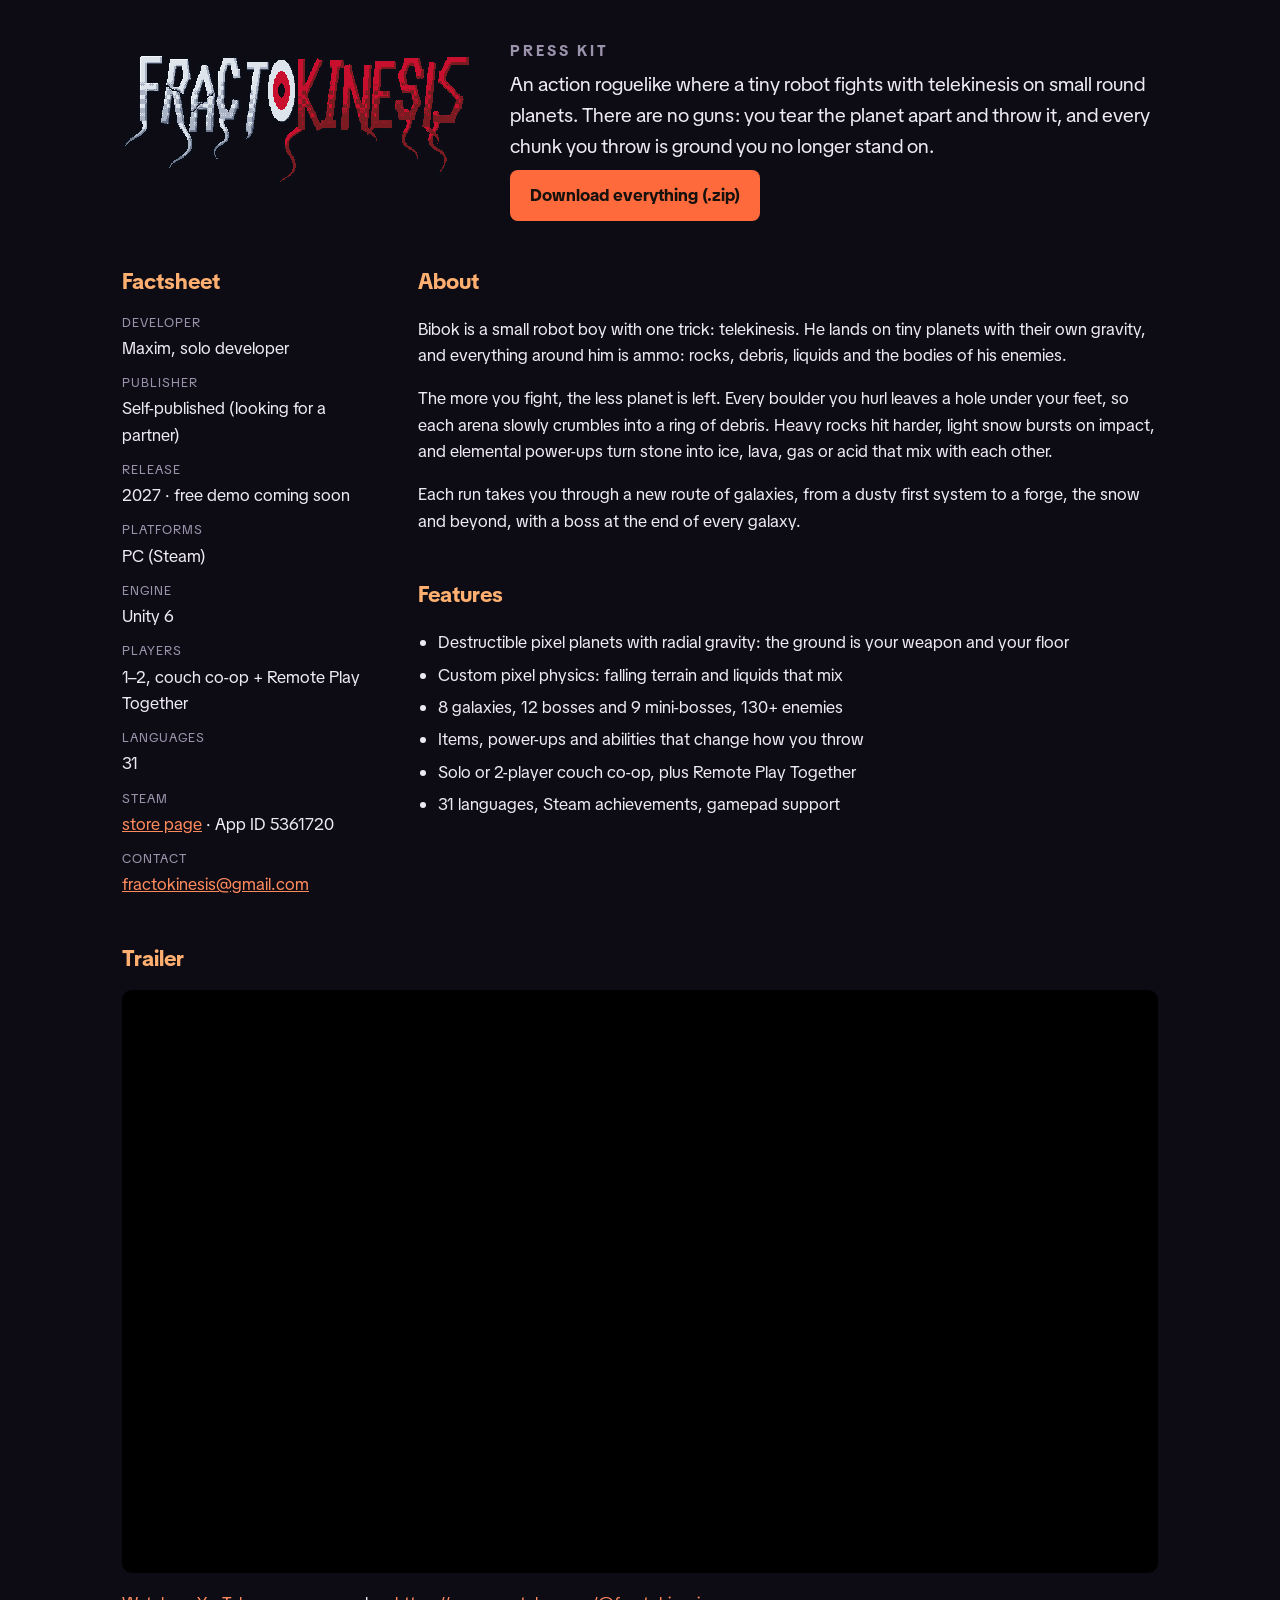
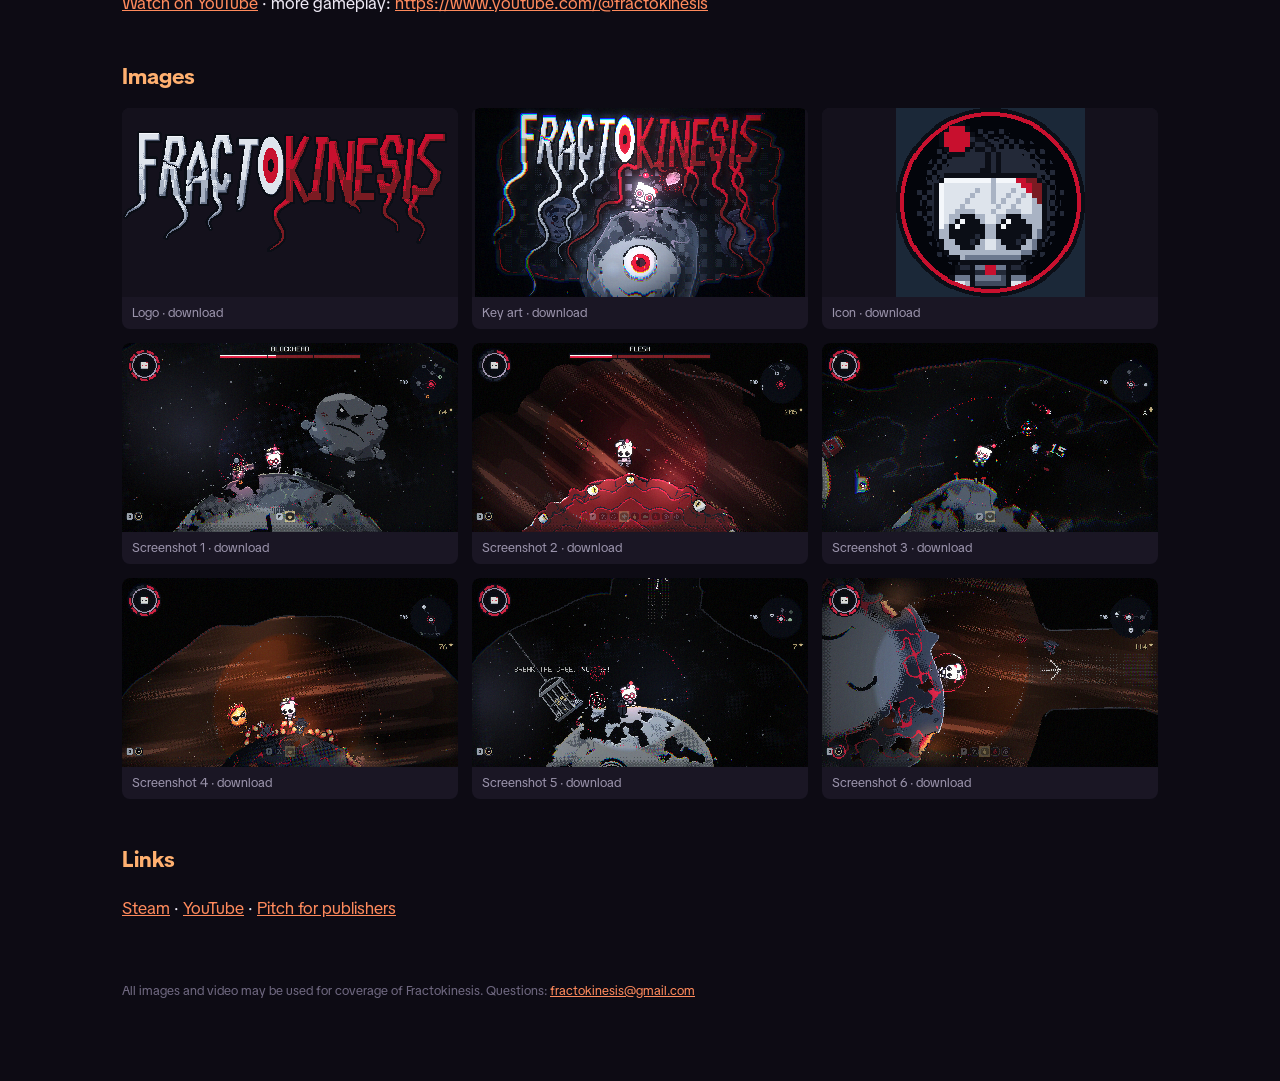
==== presskit/index.html @ 56b0f3ed "Fractokinesis: publisher pitch Co-Authored-By: Claude Opus 5.5 <noreply@anthropic.com>" ====
<!DOCTYPE html>
<html lang="en"><head><meta charset="utf-8"><meta name="viewport" content="width=device-width,initial-scale=1">
<title>Fractokinesis — Press Kit</title><link rel="icon" href="../assets/favicon.png"><style>
@font-face{font-family:TT;src:url('../assets/TikTokSans_400.ttf');font-weight:400}
@font-face{font-family:TT;src:url('../assets/TikTokSans_700.ttf');font-weight:700}
*{box-sizing:border-box}body{margin:0;background:#0d0b14;color:#ece8f4;font:17px/1.55 TT,system-ui,sans-serif}
a{color:#ff8a5c}main{max-width:1080px;margin:0 auto;padding:40px 22px 80px}
header{display:flex;gap:28px;align-items:center;flex-wrap:wrap}header img{width:360px;max-width:100%;image-rendering:pixelated}
h1{font-size:15px;letter-spacing:.2em;text-transform:uppercase;color:#9a93ab;margin:0 0 6px}
h2{font-size:22px;margin:44px 0 14px;color:#ffb070}
.lead{font-size:20px;max-width:640px}
.grid{display:grid;grid-template-columns:260px 1fr;gap:36px}@media(max-width:800px){.grid{grid-template-columns:1fr}}
dl{margin:0}dt{color:#9a93ab;font-size:13px;text-transform:uppercase;letter-spacing:.08em;margin-top:12px}dd{margin:2px 0 0}
ul{padding-left:20px}li{margin:6px 0}
.video{position:relative;padding-top:56.25%;border-radius:10px;overflow:hidden;background:#000}
.video iframe{position:absolute;inset:0;width:100%;height:100%;border:0}
.imgs{display:grid;grid-template-columns:repeat(auto-fill,minmax(300px,1fr));gap:14px}
.imgs a{display:block;background:#1a1624;border-radius:8px;overflow:hidden;text-decoration:none;color:#9a93ab;font-size:13px}
.imgs img{width:100%;display:block;aspect-ratio:16/9;object-fit:contain;background:#14111c;image-rendering:pixelated}
.imgs span{display:block;padding:6px 10px}
.dl{display:inline-block;margin-top:8px;padding:12px 20px;background:#ff6a3d;color:#16110d;border-radius:8px;font-weight:700;text-decoration:none}
footer{margin-top:60px;color:#6f6880;font-size:13px}
</style></head><body><main>
<header><img src="fractokinesis_logo.png" alt="Fractokinesis"><div><h1>Press kit</h1><div class="lead">An action roguelike where a tiny robot fights with telekinesis on small round planets. There are no guns: you tear the planet apart and throw it, and every chunk you throw is ground you no longer stand on.</div>
<a class="dl" href="Fractokinesis_presskit.zip">Download everything (.zip)</a></div></header>
<div class="grid"><div><h2>Factsheet</h2><dl><dt>Developer</dt><dd>Maxim, solo developer</dd><dt>Publisher</dt><dd>Self-published (looking for a partner)</dd><dt>Release</dt><dd>2027 · free demo coming soon</dd><dt>Platforms</dt><dd>PC (Steam)</dd><dt>Engine</dt><dd>Unity 6</dd><dt>Players</dt><dd>1–2, couch co-op + Remote Play Together</dd><dt>Languages</dt><dd>31</dd><dt>Steam</dt><dd><a href="https://store.steampowered.com/app/5361720/Fractokinesis/">store page</a> · App ID 5361720</dd><dt>Contact</dt><dd><a href="mailto:fractokinesis@gmail.com">fractokinesis@gmail.com</a></dd></dl></div>
<div><h2>About</h2><p>Bibok is a small robot boy with one trick: telekinesis. He lands on tiny planets with their own gravity, and everything around him is ammo: rocks, debris, liquids and the bodies of his enemies.</p><p>The more you fight, the less planet is left. Every boulder you hurl leaves a hole under your feet, so each arena slowly crumbles into a ring of debris. Heavy rocks hit harder, light snow bursts on impact, and elemental power-ups turn stone into ice, lava, gas or acid that mix with each other.</p><p>Each run takes you through a new route of galaxies, from a dusty first system to a forge, the snow and beyond, with a boss at the end of every galaxy.</p>
<h2>Features</h2><ul><li>Destructible pixel planets with radial gravity: the ground is your weapon and your floor</li><li>Custom pixel physics: falling terrain and liquids that mix</li><li>8 galaxies, 12 bosses and 9 mini-bosses, 130+ enemies</li><li>Items, power-ups and abilities that change how you throw</li><li>Solo or 2-player couch co-op, plus Remote Play Together</li><li>31 languages, Steam achievements, gamepad support</li></ul></div></div>
<h2>Trailer</h2><div class="video"><iframe src="https://www.youtube.com/embed/Jx3WX3TbKbQ" title="Fractokinesis trailer" referrerpolicy="strict-origin-when-cross-origin" allow="encrypted-media; picture-in-picture" allowfullscreen></iframe></div>
<p><a href="https://www.youtube.com/watch?v=Jx3WX3TbKbQ">Watch on YouTube</a> · more gameplay: <a href="https://www.youtube.com/@fractokinesis">https://www.youtube.com/@fractokinesis</a></p>
<h2>Images</h2><div class="imgs"><a href="fractokinesis_logo.png" download><img src="fractokinesis_logo.png" alt="Logo" loading="lazy"><span>Logo · download</span></a><a href="fractokinesis_key_art.png" download><img src="fractokinesis_key_art.png" alt="Key art" loading="lazy"><span>Key art · download</span></a><a href="fractokinesis_icon.png" download><img src="fractokinesis_icon.png" alt="Icon" loading="lazy"><span>Icon · download</span></a><a href="screenshot_1.jpg" download><img src="screenshot_1.jpg" alt="Screenshot 1" loading="lazy"><span>Screenshot 1 · download</span></a><a href="screenshot_2.jpg" download><img src="screenshot_2.jpg" alt="Screenshot 2" loading="lazy"><span>Screenshot 2 · download</span></a><a href="screenshot_3.jpg" download><img src="screenshot_3.jpg" alt="Screenshot 3" loading="lazy"><span>Screenshot 3 · download</span></a><a href="screenshot_4.jpg" download><img src="screenshot_4.jpg" alt="Screenshot 4" loading="lazy"><span>Screenshot 4 · download</span></a><a href="screenshot_5.jpg" download><img src="screenshot_5.jpg" alt="Screenshot 5" loading="lazy"><span>Screenshot 5 · download</span></a><a href="screenshot_6.jpg" download><img src="screenshot_6.jpg" alt="Screenshot 6" loading="lazy"><span>Screenshot 6 · download</span></a></div>
<h2>Links</h2><p><a href="https://store.steampowered.com/app/5361720/Fractokinesis/">Steam</a> · <a href="https://www.youtube.com/@fractokinesis">YouTube</a> · <a href="https://fractokinesis.starteka.com">Pitch for publishers</a></p>
<footer>All images and video may be used for coverage of Fractokinesis. Questions: <a href="mailto:fractokinesis@gmail.com">fractokinesis@gmail.com</a></footer>
</main></body></html>
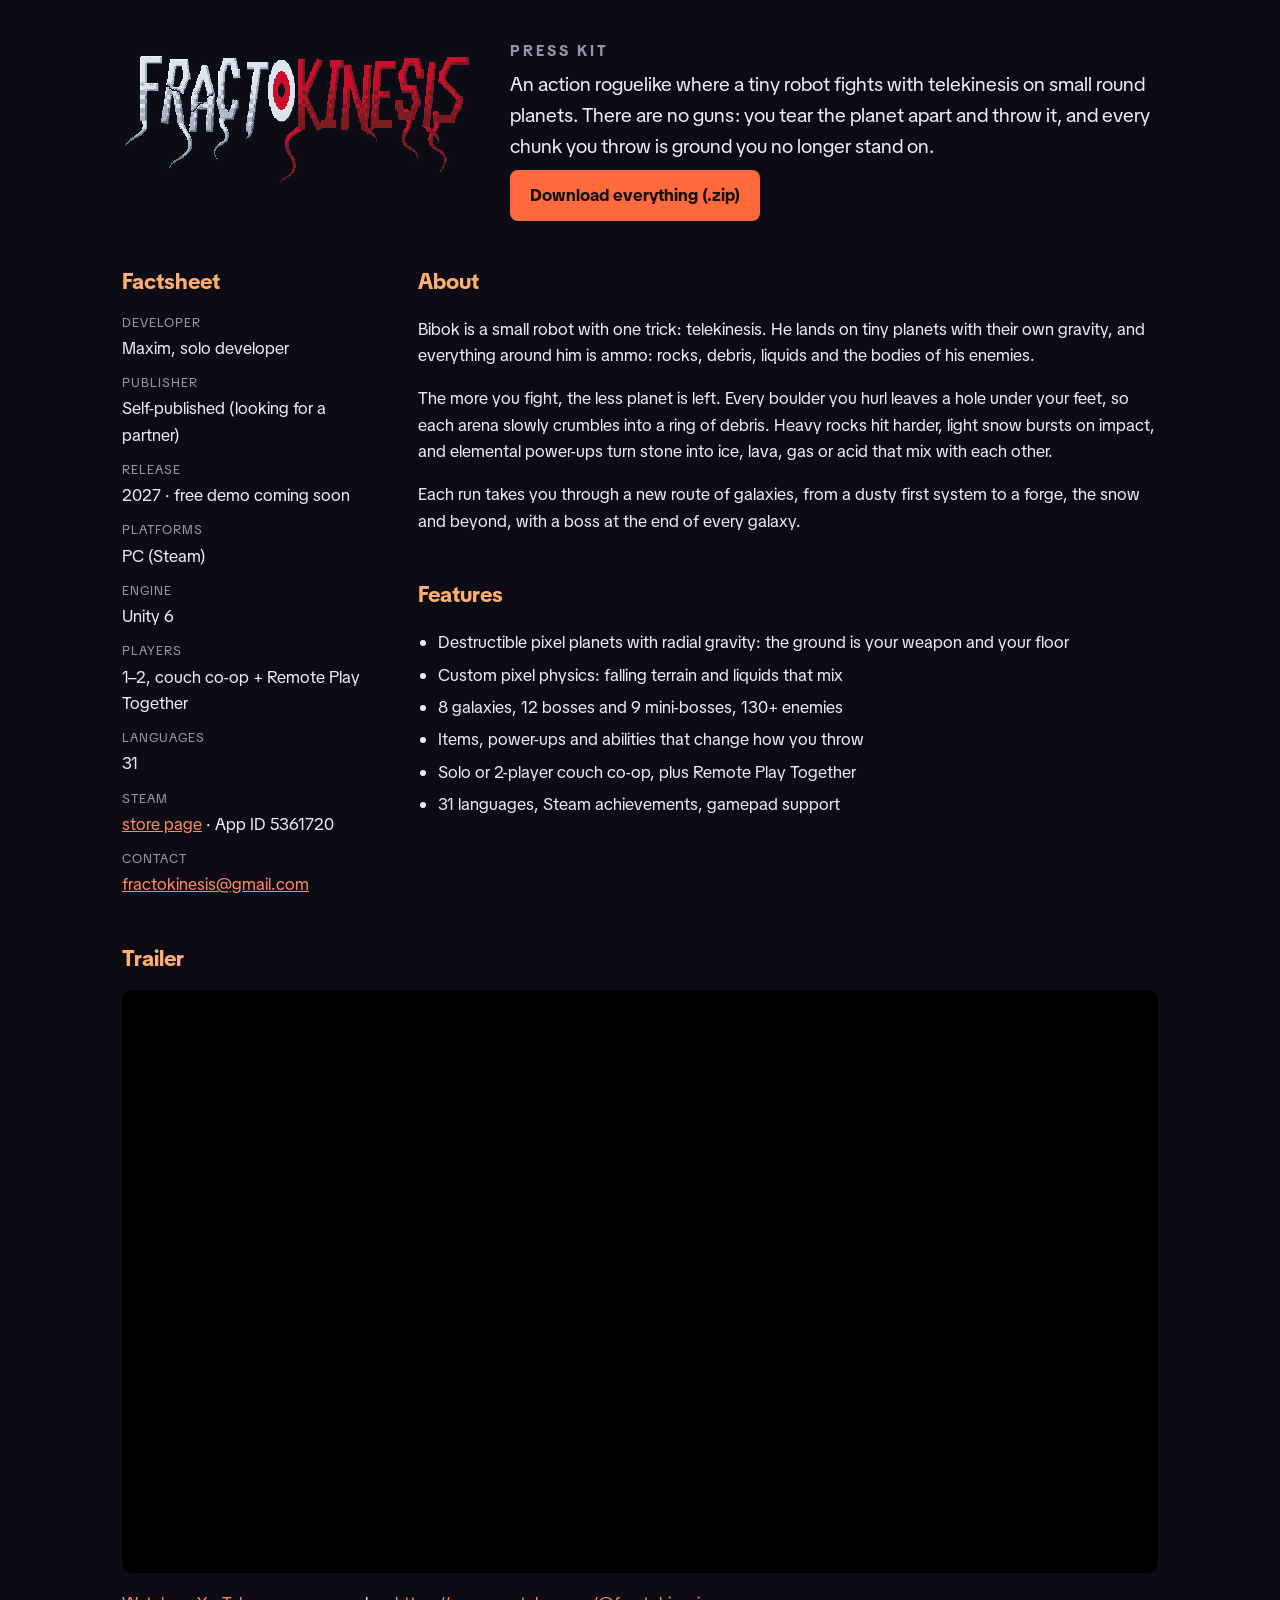
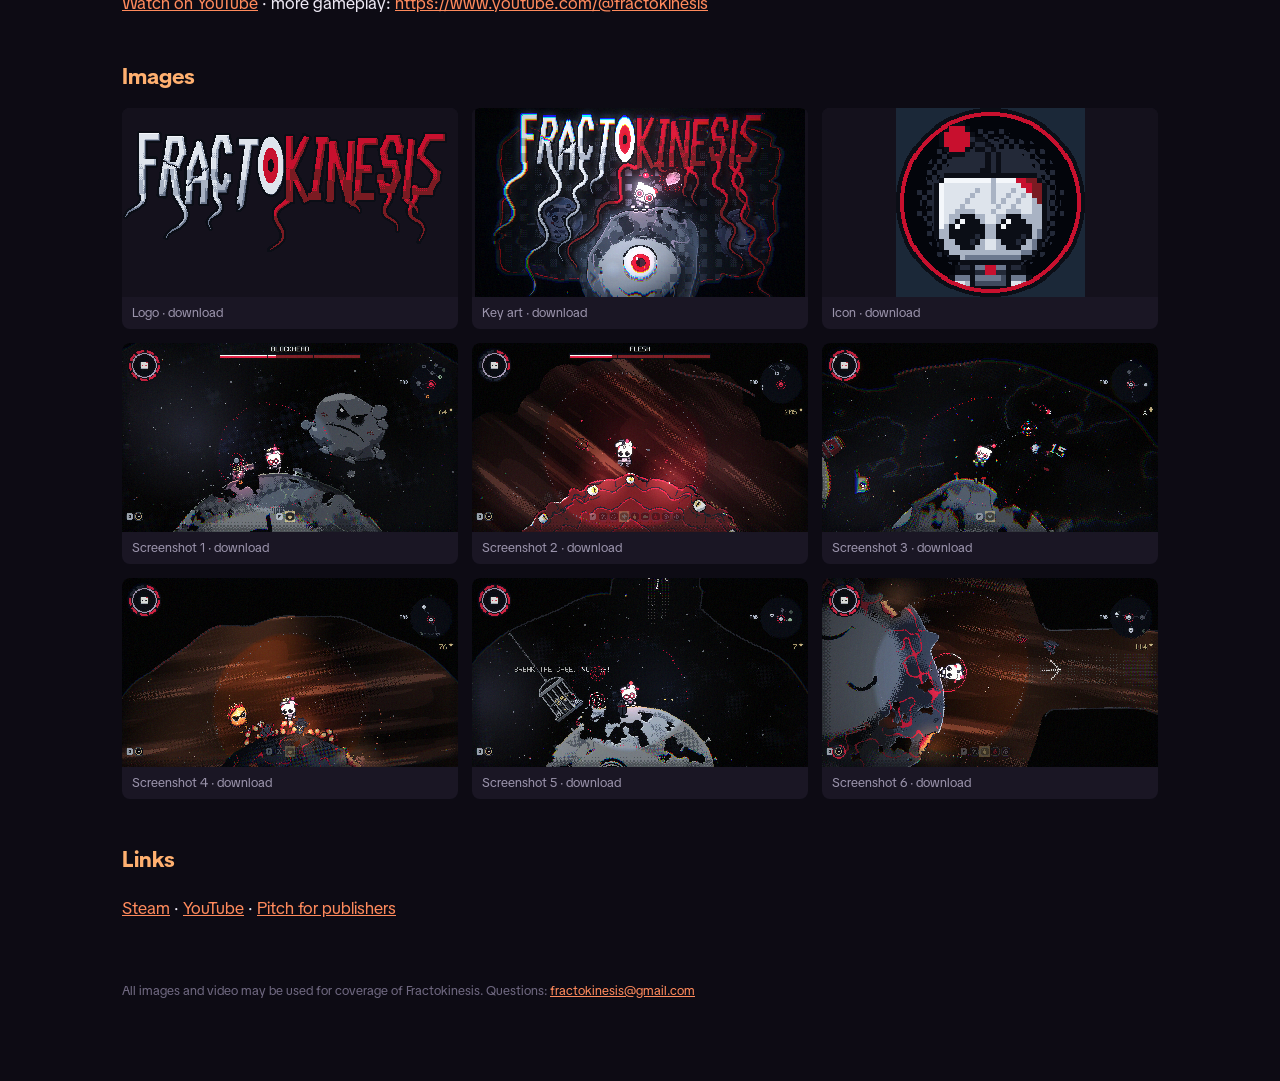
==== commit 1b5332b6: "Fractokinesis: publisher pitch Co-Authored-By: Claude Opus 5.5 <noreply@anthropic.com>" ====
--- a/presskit/index.html
+++ b/presskit/index.html
@@ -24,7 +24,7 @@
 <header><img src="fractokinesis_logo.png" alt="Fractokinesis"><div><h1>Press kit</h1><div class="lead">An action roguelike where a tiny robot fights with telekinesis on small round planets. There are no guns: you tear the planet apart and throw it, and every chunk you throw is ground you no longer stand on.</div>
 <a class="dl" href="Fractokinesis_presskit.zip">Download everything (.zip)</a></div></header>
 <div class="grid"><div><h2>Factsheet</h2><dl><dt>Developer</dt><dd>Maxim, solo developer</dd><dt>Publisher</dt><dd>Self-published (looking for a partner)</dd><dt>Release</dt><dd>2027 · free demo coming soon</dd><dt>Platforms</dt><dd>PC (Steam)</dd><dt>Engine</dt><dd>Unity 6</dd><dt>Players</dt><dd>1–2, couch co-op + Remote Play Together</dd><dt>Languages</dt><dd>31</dd><dt>Steam</dt><dd><a href="https://store.steampowered.com/app/5361720/Fractokinesis/">store page</a> · App ID 5361720</dd><dt>Contact</dt><dd><a href="mailto:fractokinesis@gmail.com">fractokinesis@gmail.com</a></dd></dl></div>
-<div><h2>About</h2><p>Bibok is a small robot boy with one trick: telekinesis. He lands on tiny planets with their own gravity, and everything around him is ammo: rocks, debris, liquids and the bodies of his enemies.</p><p>The more you fight, the less planet is left. Every boulder you hurl leaves a hole under your feet, so each arena slowly crumbles into a ring of debris. Heavy rocks hit harder, light snow bursts on impact, and elemental power-ups turn stone into ice, lava, gas or acid that mix with each other.</p><p>Each run takes you through a new route of galaxies, from a dusty first system to a forge, the snow and beyond, with a boss at the end of every galaxy.</p>
+<div><h2>About</h2><p>Bibok is a small robot with one trick: telekinesis. He lands on tiny planets with their own gravity, and everything around him is ammo: rocks, debris, liquids and the bodies of his enemies.</p><p>The more you fight, the less planet is left. Every boulder you hurl leaves a hole under your feet, so each arena slowly crumbles into a ring of debris. Heavy rocks hit harder, light snow bursts on impact, and elemental power-ups turn stone into ice, lava, gas or acid that mix with each other.</p><p>Each run takes you through a new route of galaxies, from a dusty first system to a forge, the snow and beyond, with a boss at the end of every galaxy.</p>
 <h2>Features</h2><ul><li>Destructible pixel planets with radial gravity: the ground is your weapon and your floor</li><li>Custom pixel physics: falling terrain and liquids that mix</li><li>8 galaxies, 12 bosses and 9 mini-bosses, 130+ enemies</li><li>Items, power-ups and abilities that change how you throw</li><li>Solo or 2-player couch co-op, plus Remote Play Together</li><li>31 languages, Steam achievements, gamepad support</li></ul></div></div>
 <h2>Trailer</h2><div class="video"><iframe src="https://www.youtube.com/embed/Jx3WX3TbKbQ" title="Fractokinesis trailer" referrerpolicy="strict-origin-when-cross-origin" allow="encrypted-media; picture-in-picture" allowfullscreen></iframe></div>
 <p><a href="https://www.youtube.com/watch?v=Jx3WX3TbKbQ">Watch on YouTube</a> · more gameplay: <a href="https://www.youtube.com/@fractokinesis">https://www.youtube.com/@fractokinesis</a></p>
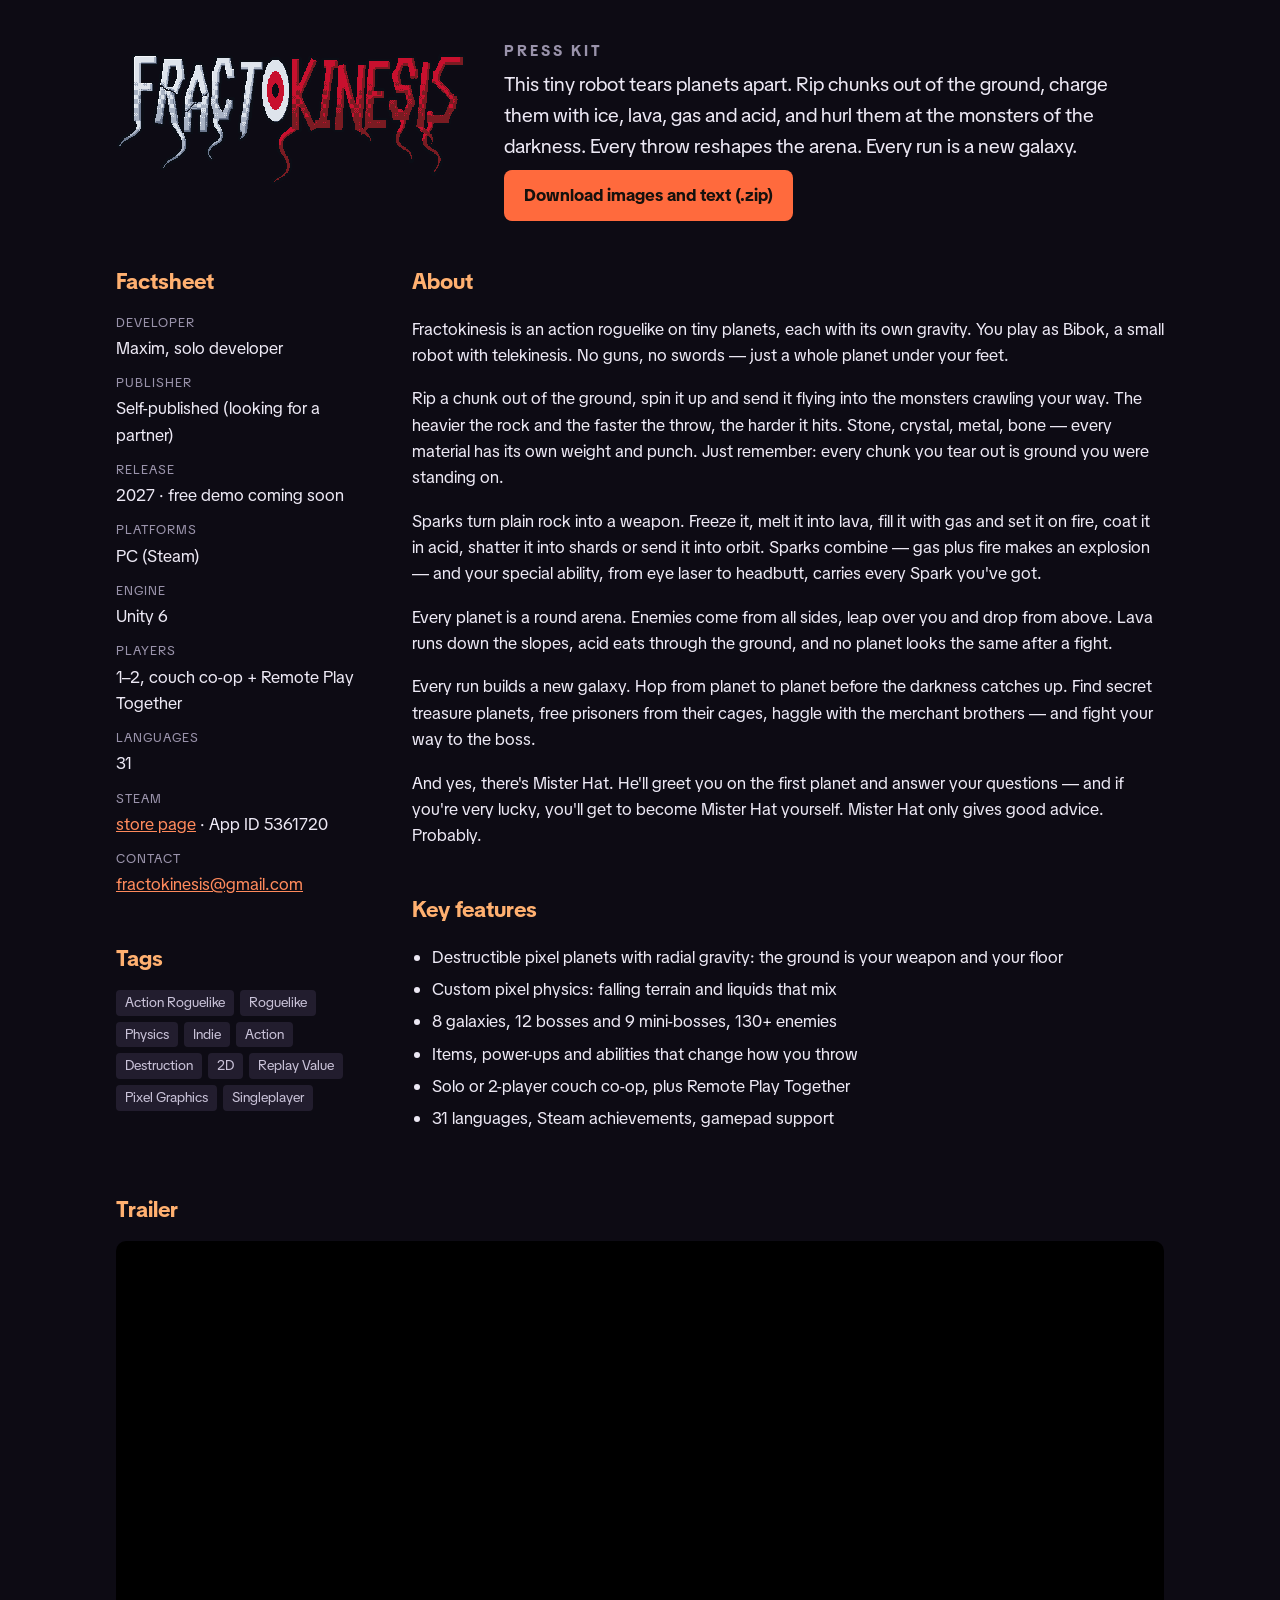
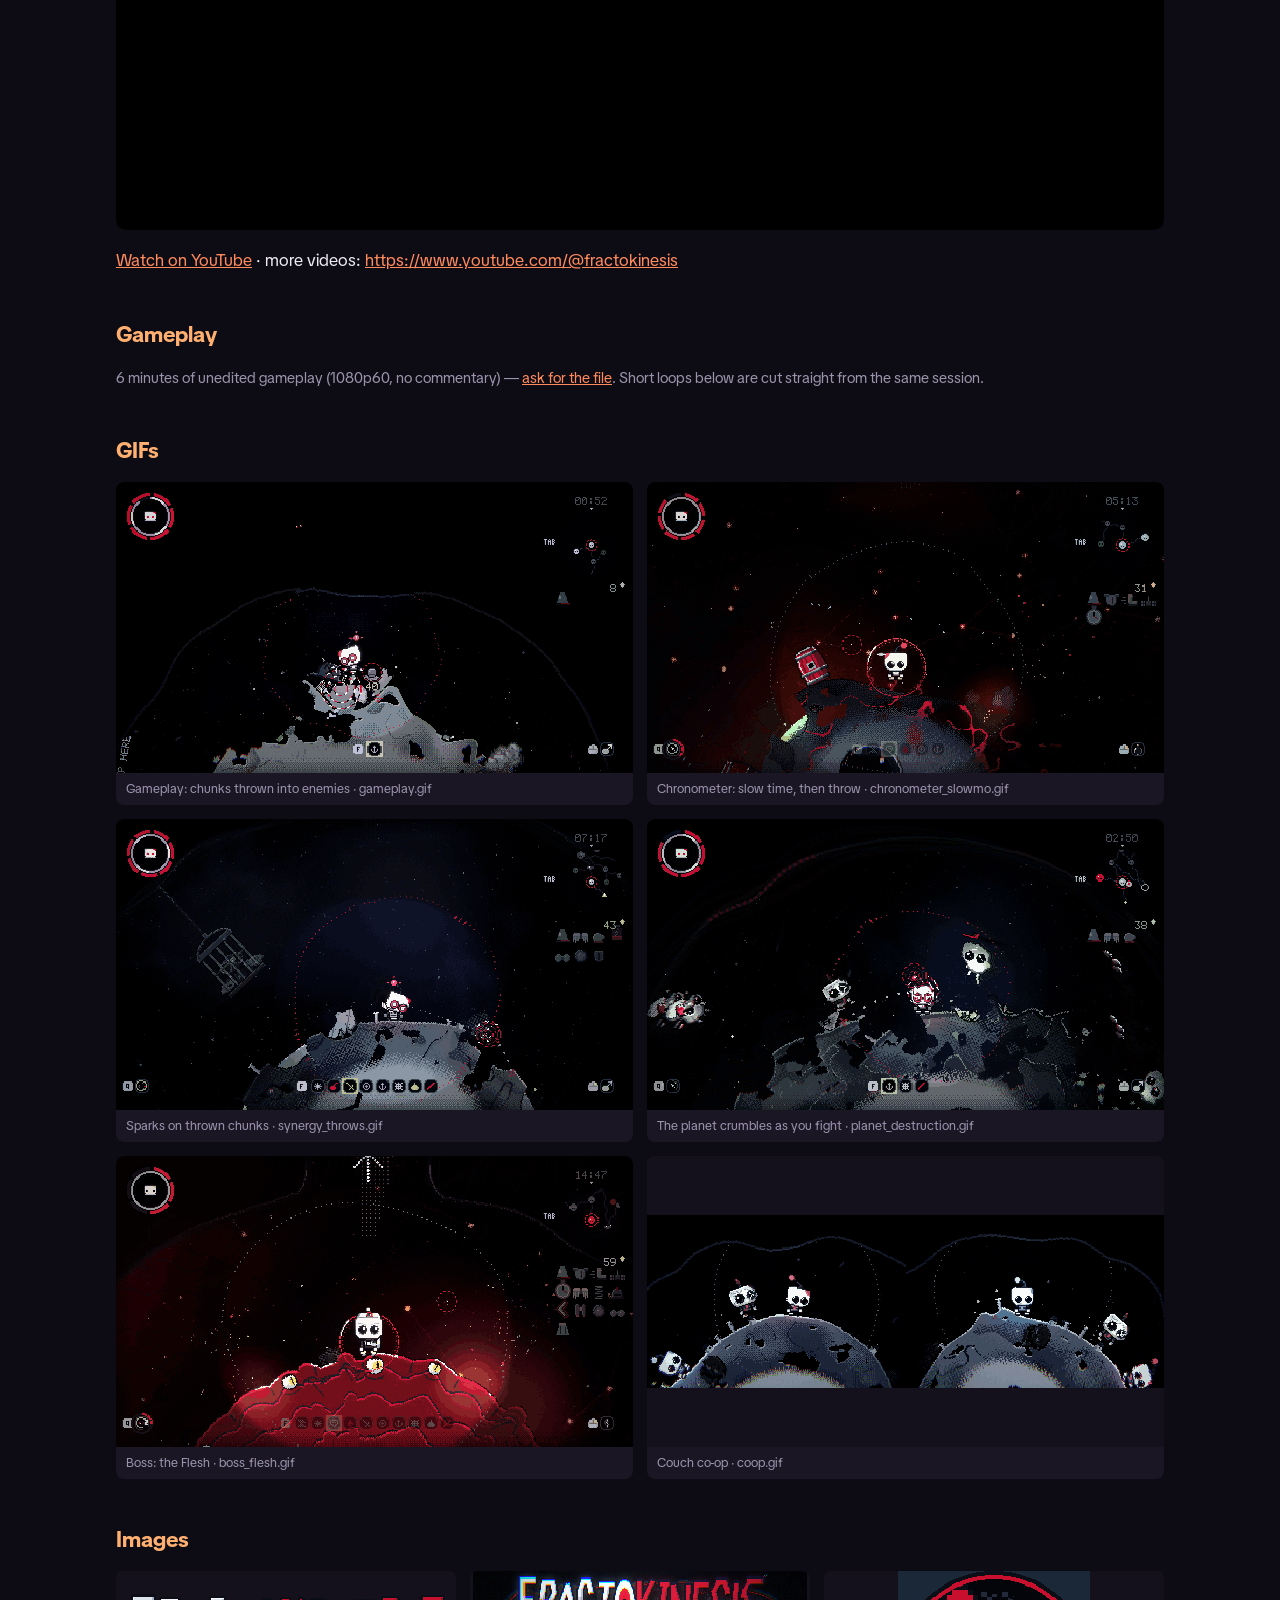
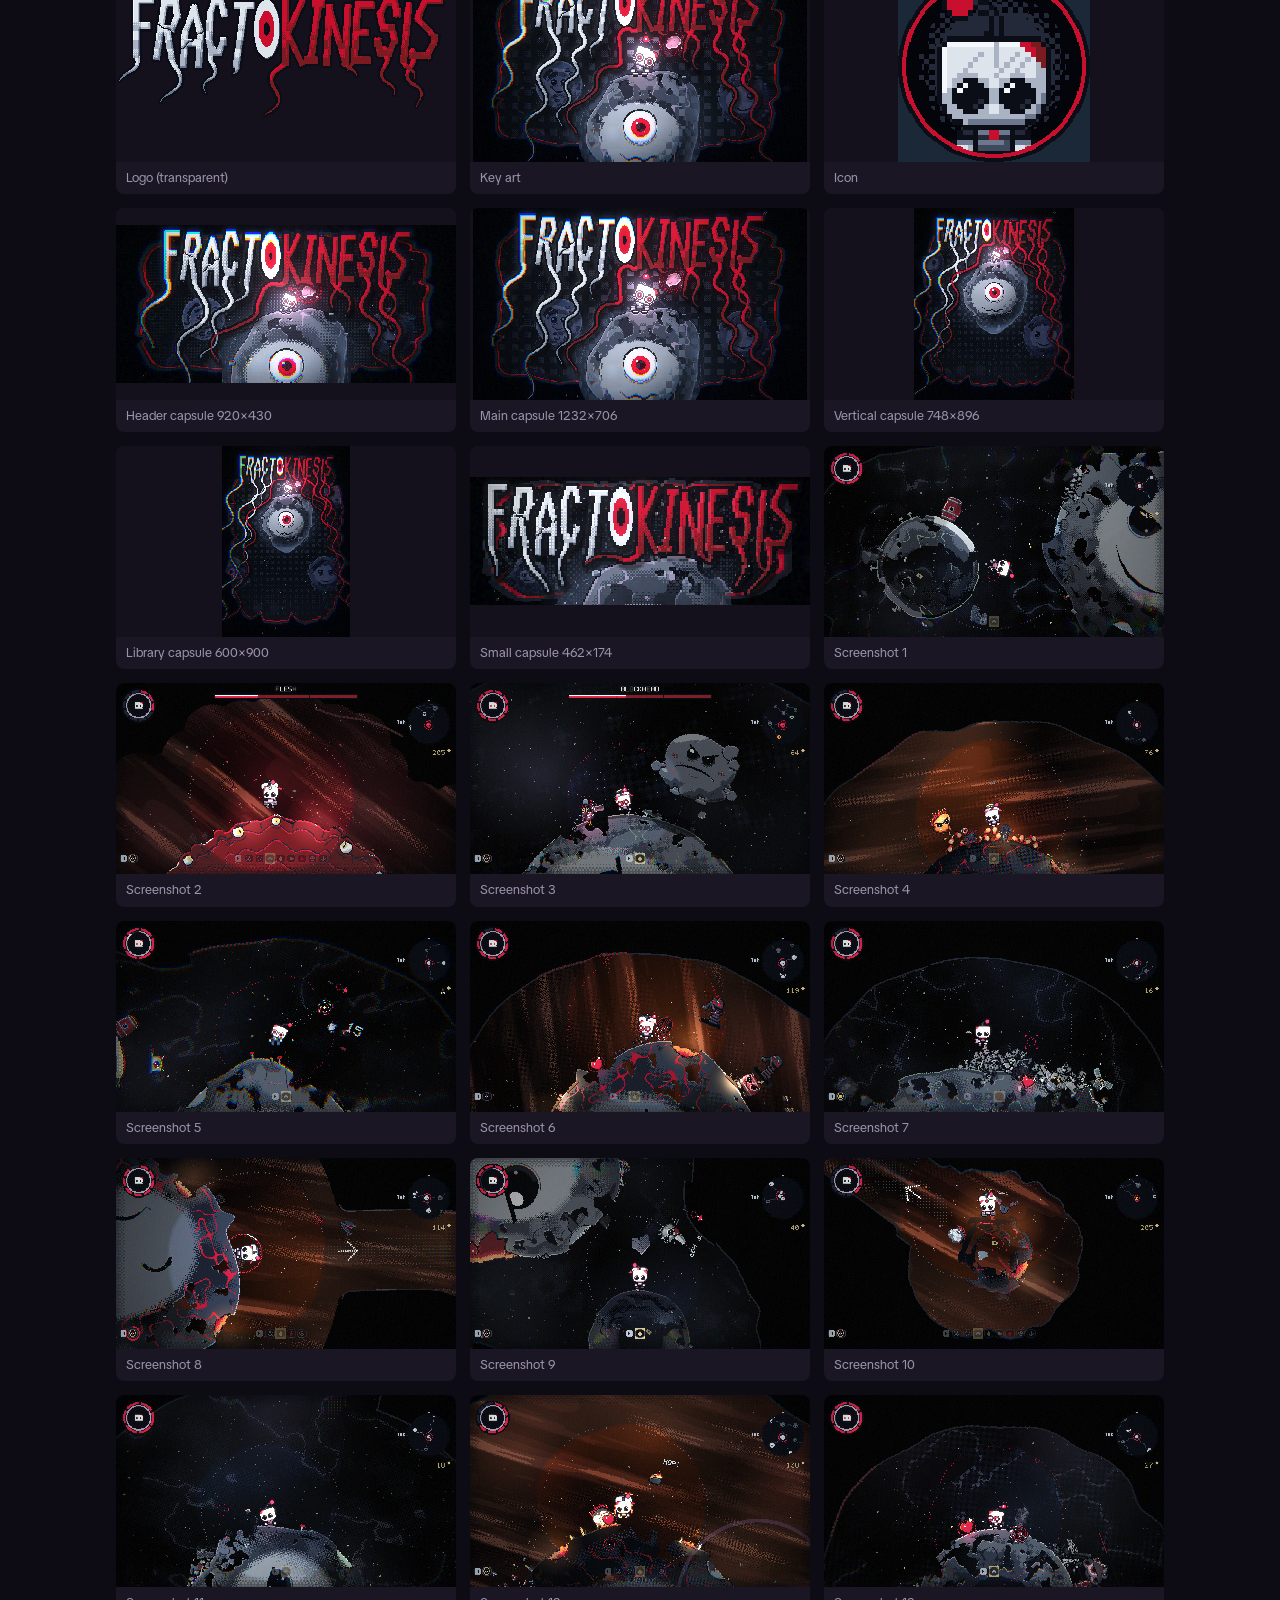
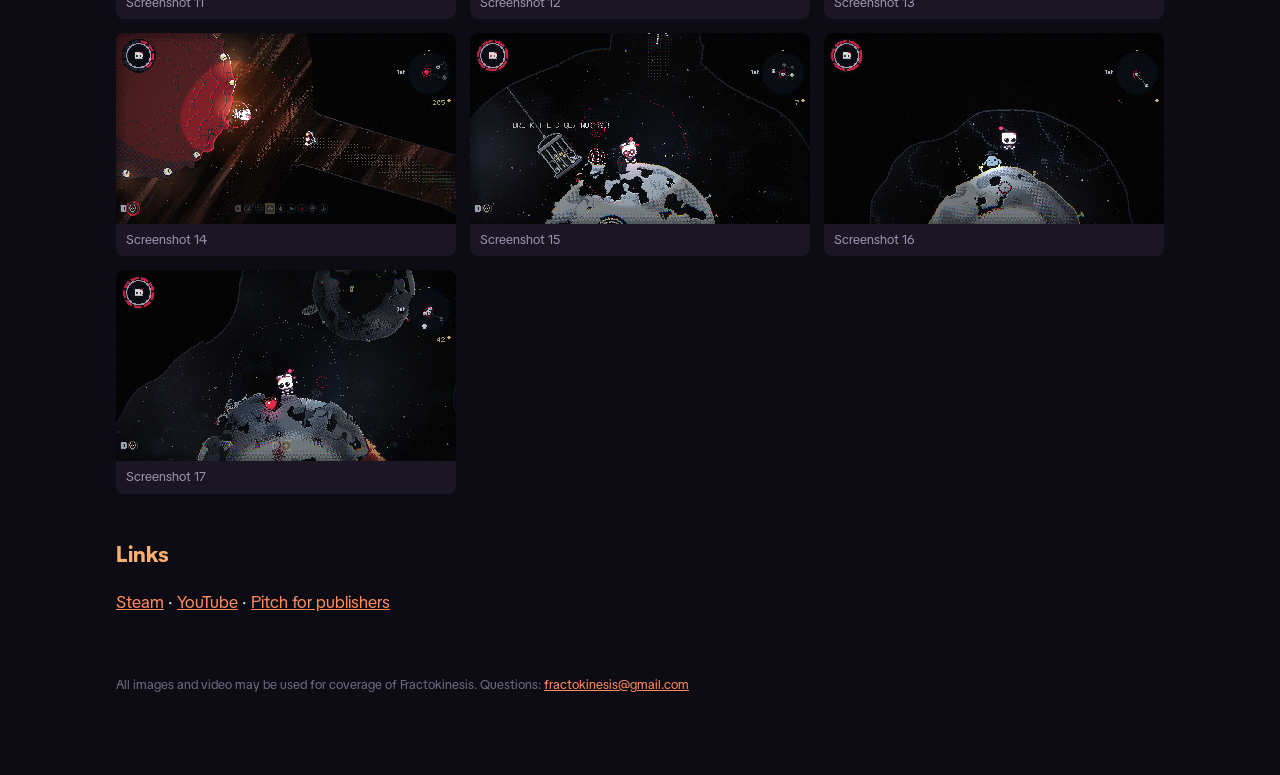
==== commit 6ab05b99: "Fractokinesis: publisher pitch Co-Authored-By: Claude Opus 5.5 <noreply@anthropic.com>" ====
--- a/presskit/index.html
+++ b/presskit/index.html
@@ -4,7 +4,7 @@
 @font-face{font-family:TT;src:url('../assets/TikTokSans_400.ttf');font-weight:400}
 @font-face{font-family:TT;src:url('../assets/TikTokSans_700.ttf');font-weight:700}
 *{box-sizing:border-box}body{margin:0;background:#0d0b14;color:#ece8f4;font:17px/1.55 TT,system-ui,sans-serif}
-a{color:#ff8a5c}main{max-width:1080px;margin:0 auto;padding:40px 22px 80px}
+a{color:#ff8a5c}main{max-width:1080px;margin:0 auto;padding:40px 16px 80px}
 header{display:flex;gap:28px;align-items:center;flex-wrap:wrap}header img{width:360px;max-width:100%;image-rendering:pixelated}
 h1{font-size:15px;letter-spacing:.2em;text-transform:uppercase;color:#9a93ab;margin:0 0 6px}
 h2{font-size:22px;margin:44px 0 14px;color:#ffb070}
@@ -12,23 +12,28 @@
 .grid{display:grid;grid-template-columns:260px 1fr;gap:36px}@media(max-width:800px){.grid{grid-template-columns:1fr}}
 dl{margin:0}dt{color:#9a93ab;font-size:13px;text-transform:uppercase;letter-spacing:.08em;margin-top:12px}dd{margin:2px 0 0}
 ul{padding-left:20px}li{margin:6px 0}
+.tags{display:flex;flex-wrap:wrap;gap:6px;margin-top:6px}.tags span{background:#221d2e;color:#c9c2d8;border-radius:4px;padding:2px 9px;font-size:14px}
 .video{position:relative;padding-top:56.25%;border-radius:10px;overflow:hidden;background:#000}
 .video iframe{position:absolute;inset:0;width:100%;height:100%;border:0}
 .imgs{display:grid;grid-template-columns:repeat(auto-fill,minmax(300px,1fr));gap:14px}
 .imgs a{display:block;background:#1a1624;border-radius:8px;overflow:hidden;text-decoration:none;color:#9a93ab;font-size:13px}
 .imgs img{width:100%;display:block;aspect-ratio:16/9;object-fit:contain;background:#14111c;image-rendering:pixelated}
-.imgs span{display:block;padding:6px 10px}
+.imgs span{display:block;padding:6px 10px;overflow-wrap:anywhere}
+.gifs{grid-template-columns:repeat(auto-fill,minmax(460px,1fr))}@media(max-width:520px){.gifs{grid-template-columns:1fr}}
 .dl{display:inline-block;margin-top:8px;padding:12px 20px;background:#ff6a3d;color:#16110d;border-radius:8px;font-weight:700;text-decoration:none}
+.note{color:#9a93ab;font-size:15px}
 footer{margin-top:60px;color:#6f6880;font-size:13px}
 </style></head><body><main>
-<header><img src="fractokinesis_logo.png" alt="Fractokinesis"><div><h1>Press kit</h1><div class="lead">An action roguelike where a tiny robot fights with telekinesis on small round planets. There are no guns: you tear the planet apart and throw it, and every chunk you throw is ground you no longer stand on.</div>
-<a class="dl" href="Fractokinesis_presskit.zip">Download everything (.zip)</a></div></header>
-<div class="grid"><div><h2>Factsheet</h2><dl><dt>Developer</dt><dd>Maxim, solo developer</dd><dt>Publisher</dt><dd>Self-published (looking for a partner)</dd><dt>Release</dt><dd>2027 · free demo coming soon</dd><dt>Platforms</dt><dd>PC (Steam)</dd><dt>Engine</dt><dd>Unity 6</dd><dt>Players</dt><dd>1–2, couch co-op + Remote Play Together</dd><dt>Languages</dt><dd>31</dd><dt>Steam</dt><dd><a href="https://store.steampowered.com/app/5361720/Fractokinesis/">store page</a> · App ID 5361720</dd><dt>Contact</dt><dd><a href="mailto:fractokinesis@gmail.com">fractokinesis@gmail.com</a></dd></dl></div>
-<div><h2>About</h2><p>Bibok is a small robot with one trick: telekinesis. He lands on tiny planets with their own gravity, and everything around him is ammo: rocks, debris, liquids and the bodies of his enemies.</p><p>The more you fight, the less planet is left. Every boulder you hurl leaves a hole under your feet, so each arena slowly crumbles into a ring of debris. Heavy rocks hit harder, light snow bursts on impact, and elemental power-ups turn stone into ice, lava, gas or acid that mix with each other.</p><p>Each run takes you through a new route of galaxies, from a dusty first system to a forge, the snow and beyond, with a boss at the end of every galaxy.</p>
-<h2>Features</h2><ul><li>Destructible pixel planets with radial gravity: the ground is your weapon and your floor</li><li>Custom pixel physics: falling terrain and liquids that mix</li><li>8 galaxies, 12 bosses and 9 mini-bosses, 130+ enemies</li><li>Items, power-ups and abilities that change how you throw</li><li>Solo or 2-player couch co-op, plus Remote Play Together</li><li>31 languages, Steam achievements, gamepad support</li></ul></div></div>
-<h2>Trailer</h2><div class="video"><iframe src="https://www.youtube.com/embed/Jx3WX3TbKbQ" title="Fractokinesis trailer" referrerpolicy="strict-origin-when-cross-origin" allow="encrypted-media; picture-in-picture" allowfullscreen></iframe></div>
-<p><a href="https://www.youtube.com/watch?v=Jx3WX3TbKbQ">Watch on YouTube</a> · more gameplay: <a href="https://www.youtube.com/@fractokinesis">https://www.youtube.com/@fractokinesis</a></p>
-<h2>Images</h2><div class="imgs"><a href="fractokinesis_logo.png" download><img src="fractokinesis_logo.png" alt="Logo" loading="lazy"><span>Logo · download</span></a><a href="fractokinesis_key_art.png" download><img src="fractokinesis_key_art.png" alt="Key art" loading="lazy"><span>Key art · download</span></a><a href="fractokinesis_icon.png" download><img src="fractokinesis_icon.png" alt="Icon" loading="lazy"><span>Icon · download</span></a><a href="screenshot_1.jpg" download><img src="screenshot_1.jpg" alt="Screenshot 1" loading="lazy"><span>Screenshot 1 · download</span></a><a href="screenshot_2.jpg" download><img src="screenshot_2.jpg" alt="Screenshot 2" loading="lazy"><span>Screenshot 2 · download</span></a><a href="screenshot_3.jpg" download><img src="screenshot_3.jpg" alt="Screenshot 3" loading="lazy"><span>Screenshot 3 · download</span></a><a href="screenshot_4.jpg" download><img src="screenshot_4.jpg" alt="Screenshot 4" loading="lazy"><span>Screenshot 4 · download</span></a><a href="screenshot_5.jpg" download><img src="screenshot_5.jpg" alt="Screenshot 5" loading="lazy"><span>Screenshot 5 · download</span></a><a href="screenshot_6.jpg" download><img src="screenshot_6.jpg" alt="Screenshot 6" loading="lazy"><span>Screenshot 6 · download</span></a></div>
+<header><img src="fractokinesis_logo.png" alt="Fractokinesis"><div><h1>Press kit</h1><div class="lead">This tiny robot tears planets apart. Rip chunks out of the ground, charge them with ice, lava, gas and acid, and hurl them at the monsters of the darkness. Every throw reshapes the arena. Every run is a new galaxy.</div>
+<a class="dl" href="Fractokinesis_presskit.zip">Download images and text (.zip)</a></div></header>
+<div class="grid"><div><h2>Factsheet</h2><dl><dt>Developer</dt><dd>Maxim, solo developer</dd><dt>Publisher</dt><dd>Self-published (looking for a partner)</dd><dt>Release</dt><dd>2027 · free demo coming soon</dd><dt>Platforms</dt><dd>PC (Steam)</dd><dt>Engine</dt><dd>Unity 6</dd><dt>Players</dt><dd>1–2, couch co-op + Remote Play Together</dd><dt>Languages</dt><dd>31</dd><dt>Steam</dt><dd><a href="https://store.steampowered.com/app/5361720/Fractokinesis/">store page</a> · App ID 5361720</dd><dt>Contact</dt><dd><a href="mailto:fractokinesis@gmail.com">fractokinesis@gmail.com</a></dd></dl><h2>Tags</h2><div class="tags"><span>Action Roguelike</span><span>Roguelike</span><span>Physics</span><span>Indie</span><span>Action</span><span>Destruction</span><span>2D</span><span>Replay Value</span><span>Pixel Graphics</span><span>Singleplayer</span></div></div>
+<div><h2>About</h2><p>Fractokinesis is an action roguelike on tiny planets, each with its own gravity. You play as Bibok, a small robot with telekinesis. No guns, no swords — just a whole planet under your feet.</p><p>Rip a chunk out of the ground, spin it up and send it flying into the monsters crawling your way. The heavier the rock and the faster the throw, the harder it hits. Stone, crystal, metal, bone — every material has its own weight and punch. Just remember: every chunk you tear out is ground you were standing on.</p><p>Sparks turn plain rock into a weapon. Freeze it, melt it into lava, fill it with gas and set it on fire, coat it in acid, shatter it into shards or send it into orbit. Sparks combine — gas plus fire makes an explosion — and your special ability, from eye laser to headbutt, carries every Spark you&#x27;ve got.</p><p>Every planet is a round arena. Enemies come from all sides, leap over you and drop from above. Lava runs down the slopes, acid eats through the ground, and no planet looks the same after a fight.</p><p>Every run builds a new galaxy. Hop from planet to planet before the darkness catches up. Find secret treasure planets, free prisoners from their cages, haggle with the merchant brothers — and fight your way to the boss.</p><p>And yes, there&#x27;s Mister Hat. He&#x27;ll greet you on the first planet and answer your questions — and if you&#x27;re very lucky, you&#x27;ll get to become Mister Hat yourself. Mister Hat only gives good advice. Probably.</p>
+<h2>Key features</h2><ul><li>Destructible pixel planets with radial gravity: the ground is your weapon and your floor</li><li>Custom pixel physics: falling terrain and liquids that mix</li><li>8 galaxies, 12 bosses and 9 mini-bosses, 130+ enemies</li><li>Items, power-ups and abilities that change how you throw</li><li>Solo or 2-player couch co-op, plus Remote Play Together</li><li>31 languages, Steam achievements, gamepad support</li></ul></div></div>
+<h2>Trailer</h2><div class="video"><iframe src="https://www.youtube.com/embed/Jx3WX3TbKbQ" title="Fractokinesis trailer" loading="lazy" referrerpolicy="strict-origin-when-cross-origin" allow="encrypted-media; picture-in-picture" allowfullscreen></iframe></div>
+<p><a href="https://www.youtube.com/watch?v=Jx3WX3TbKbQ">Watch on YouTube</a> · more videos: <a href="https://www.youtube.com/@fractokinesis">https://www.youtube.com/@fractokinesis</a></p>
+<h2>Gameplay</h2><p class="note">6 minutes of unedited gameplay (1080p60, no commentary) — <a href="mailto:fractokinesis@gmail.com?subject=Fractokinesis%20gameplay%20footage">ask for the file</a>. Short loops below are cut straight from the same session.</p>
+<h2>GIFs</h2><div class="imgs gifs"><a href="gameplay.gif" download><img src="gameplay.gif" alt="Gameplay: chunks thrown into enemies" loading="lazy"><span>Gameplay: chunks thrown into enemies · gameplay.gif</span></a><a href="chronometer_slowmo.gif" download><img src="chronometer_slowmo.gif" alt="Chronometer: slow time, then throw" loading="lazy"><span>Chronometer: slow time, then throw · chronometer_slowmo.gif</span></a><a href="synergy_throws.gif" download><img src="synergy_throws.gif" alt="Sparks on thrown chunks" loading="lazy"><span>Sparks on thrown chunks · synergy_throws.gif</span></a><a href="planet_destruction.gif" download><img src="planet_destruction.gif" alt="The planet crumbles as you fight" loading="lazy"><span>The planet crumbles as you fight · planet_destruction.gif</span></a><a href="boss_flesh.gif" download><img src="boss_flesh.gif" alt="Boss: the Flesh" loading="lazy"><span>Boss: the Flesh · boss_flesh.gif</span></a><a href="coop.gif" download><img src="coop.gif" alt="Couch co-op" loading="lazy"><span>Couch co-op · coop.gif</span></a></div>
+<h2>Images</h2><div class="imgs"><a href="fractokinesis_logo.png" download><img src="fractokinesis_logo.png" alt="Logo (transparent)" loading="lazy"><span>Logo (transparent)</span></a><a href="fractokinesis_key_art.png" download><img src="fractokinesis_key_art.png" alt="Key art" loading="lazy"><span>Key art</span></a><a href="fractokinesis_icon.png" download><img src="fractokinesis_icon.png" alt="Icon" loading="lazy"><span>Icon</span></a><a href="header.png" download><img src="header.png" alt="Header capsule 920×430" loading="lazy"><span>Header capsule 920×430</span></a><a href="main_capsule.png" download><img src="main_capsule.png" alt="Main capsule 1232×706" loading="lazy"><span>Main capsule 1232×706</span></a><a href="vertical_capsule.png" download><img src="vertical_capsule.png" alt="Vertical capsule 748×896" loading="lazy"><span>Vertical capsule 748×896</span></a><a href="library_capsule.png" download><img src="library_capsule.png" alt="Library capsule 600×900" loading="lazy"><span>Library capsule 600×900</span></a><a href="small_capsule.png" download><img src="small_capsule.png" alt="Small capsule 462×174" loading="lazy"><span>Small capsule 462×174</span></a><a href="screenshot_01.jpg" download><img src="screenshot_01.jpg" alt="Screenshot 1" loading="lazy"><span>Screenshot 1</span></a><a href="screenshot_02.jpg" download><img src="screenshot_02.jpg" alt="Screenshot 2" loading="lazy"><span>Screenshot 2</span></a><a href="screenshot_03.jpg" download><img src="screenshot_03.jpg" alt="Screenshot 3" loading="lazy"><span>Screenshot 3</span></a><a href="screenshot_04.jpg" download><img src="screenshot_04.jpg" alt="Screenshot 4" loading="lazy"><span>Screenshot 4</span></a><a href="screenshot_05.jpg" download><img src="screenshot_05.jpg" alt="Screenshot 5" loading="lazy"><span>Screenshot 5</span></a><a href="screenshot_06.jpg" download><img src="screenshot_06.jpg" alt="Screenshot 6" loading="lazy"><span>Screenshot 6</span></a><a href="screenshot_07.jpg" download><img src="screenshot_07.jpg" alt="Screenshot 7" loading="lazy"><span>Screenshot 7</span></a><a href="screenshot_08.jpg" download><img src="screenshot_08.jpg" alt="Screenshot 8" loading="lazy"><span>Screenshot 8</span></a><a href="screenshot_09.jpg" download><img src="screenshot_09.jpg" alt="Screenshot 9" loading="lazy"><span>Screenshot 9</span></a><a href="screenshot_10.jpg" download><img src="screenshot_10.jpg" alt="Screenshot 10" loading="lazy"><span>Screenshot 10</span></a><a href="screenshot_11.jpg" download><img src="screenshot_11.jpg" alt="Screenshot 11" loading="lazy"><span>Screenshot 11</span></a><a href="screenshot_12.jpg" download><img src="screenshot_12.jpg" alt="Screenshot 12" loading="lazy"><span>Screenshot 12</span></a><a href="screenshot_13.jpg" download><img src="screenshot_13.jpg" alt="Screenshot 13" loading="lazy"><span>Screenshot 13</span></a><a href="screenshot_14.jpg" download><img src="screenshot_14.jpg" alt="Screenshot 14" loading="lazy"><span>Screenshot 14</span></a><a href="screenshot_15.jpg" download><img src="screenshot_15.jpg" alt="Screenshot 15" loading="lazy"><span>Screenshot 15</span></a><a href="screenshot_16.jpg" download><img src="screenshot_16.jpg" alt="Screenshot 16" loading="lazy"><span>Screenshot 16</span></a><a href="screenshot_17.jpg" download><img src="screenshot_17.jpg" alt="Screenshot 17" loading="lazy"><span>Screenshot 17</span></a></div>
 <h2>Links</h2><p><a href="https://store.steampowered.com/app/5361720/Fractokinesis/">Steam</a> · <a href="https://www.youtube.com/@fractokinesis">YouTube</a> · <a href="https://fractokinesis.starteka.com">Pitch for publishers</a></p>
 <footer>All images and video may be used for coverage of Fractokinesis. Questions: <a href="mailto:fractokinesis@gmail.com">fractokinesis@gmail.com</a></footer>
 </main></body></html>
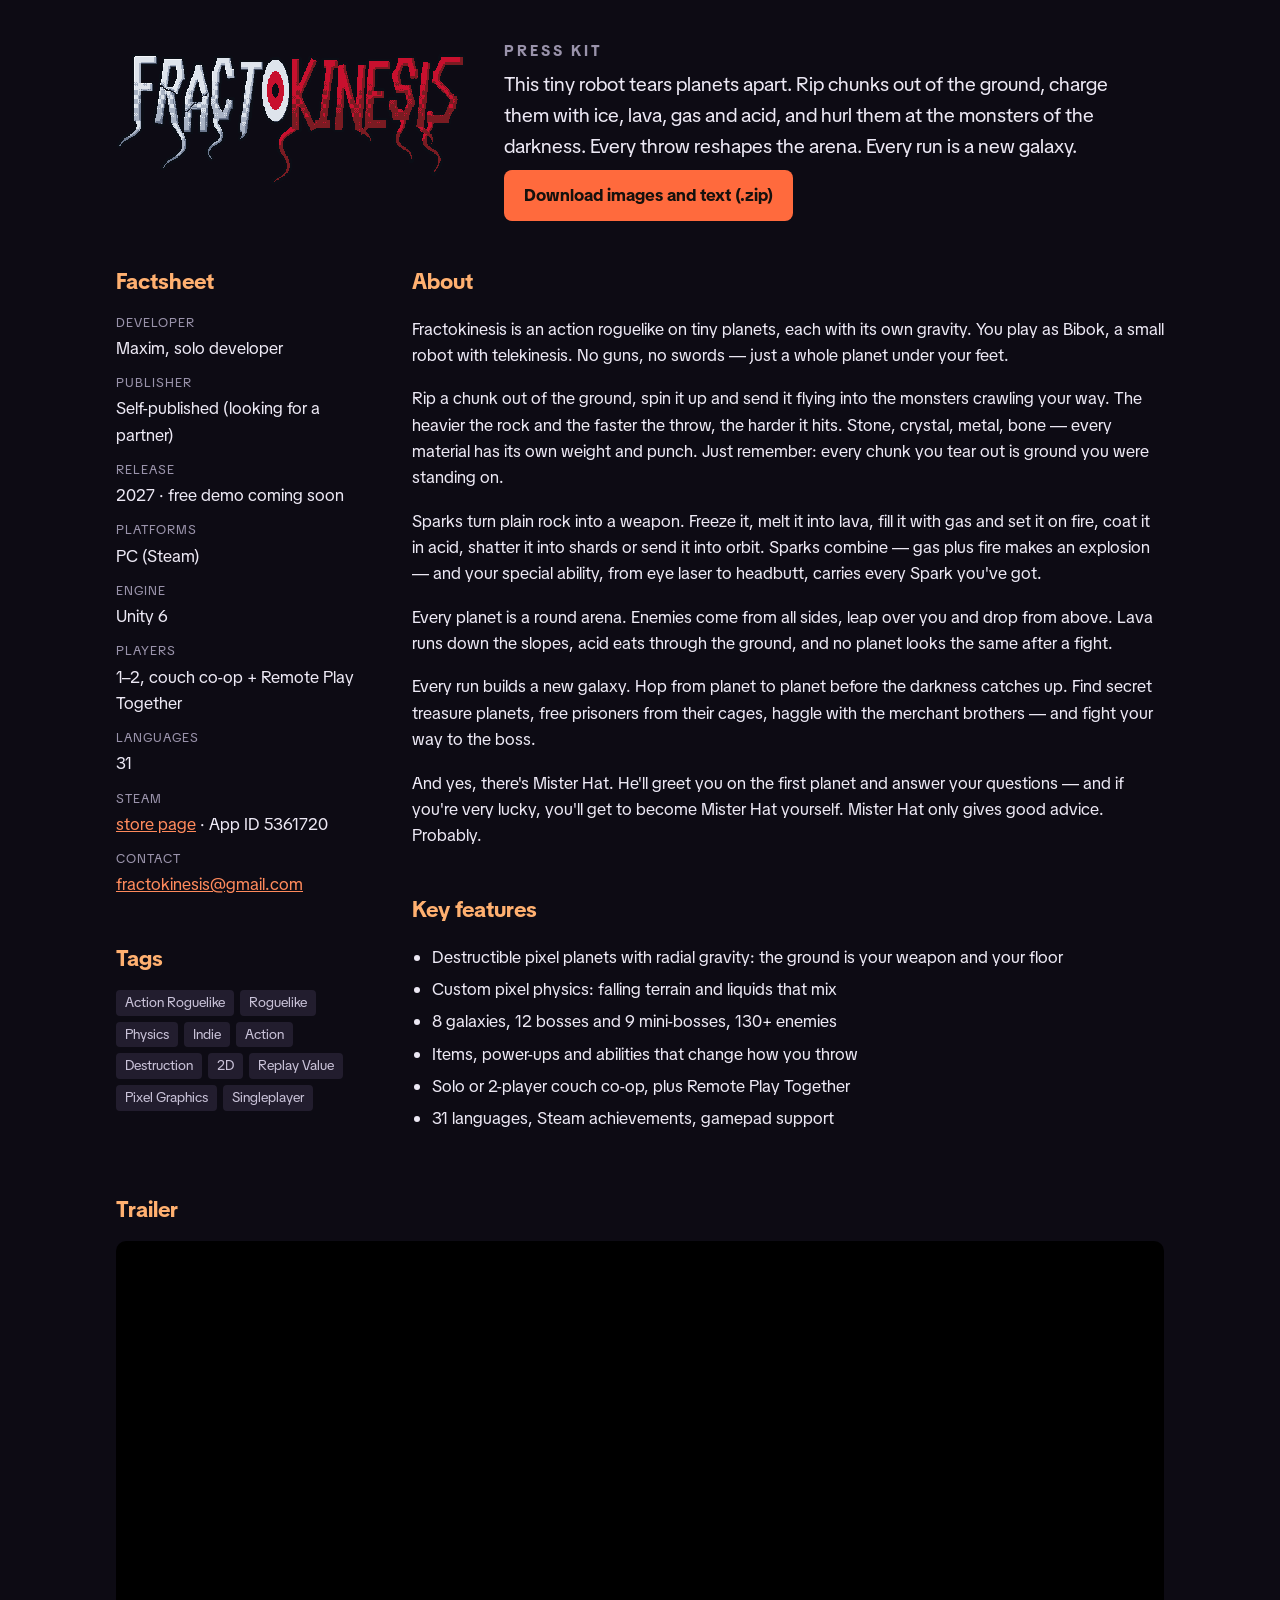
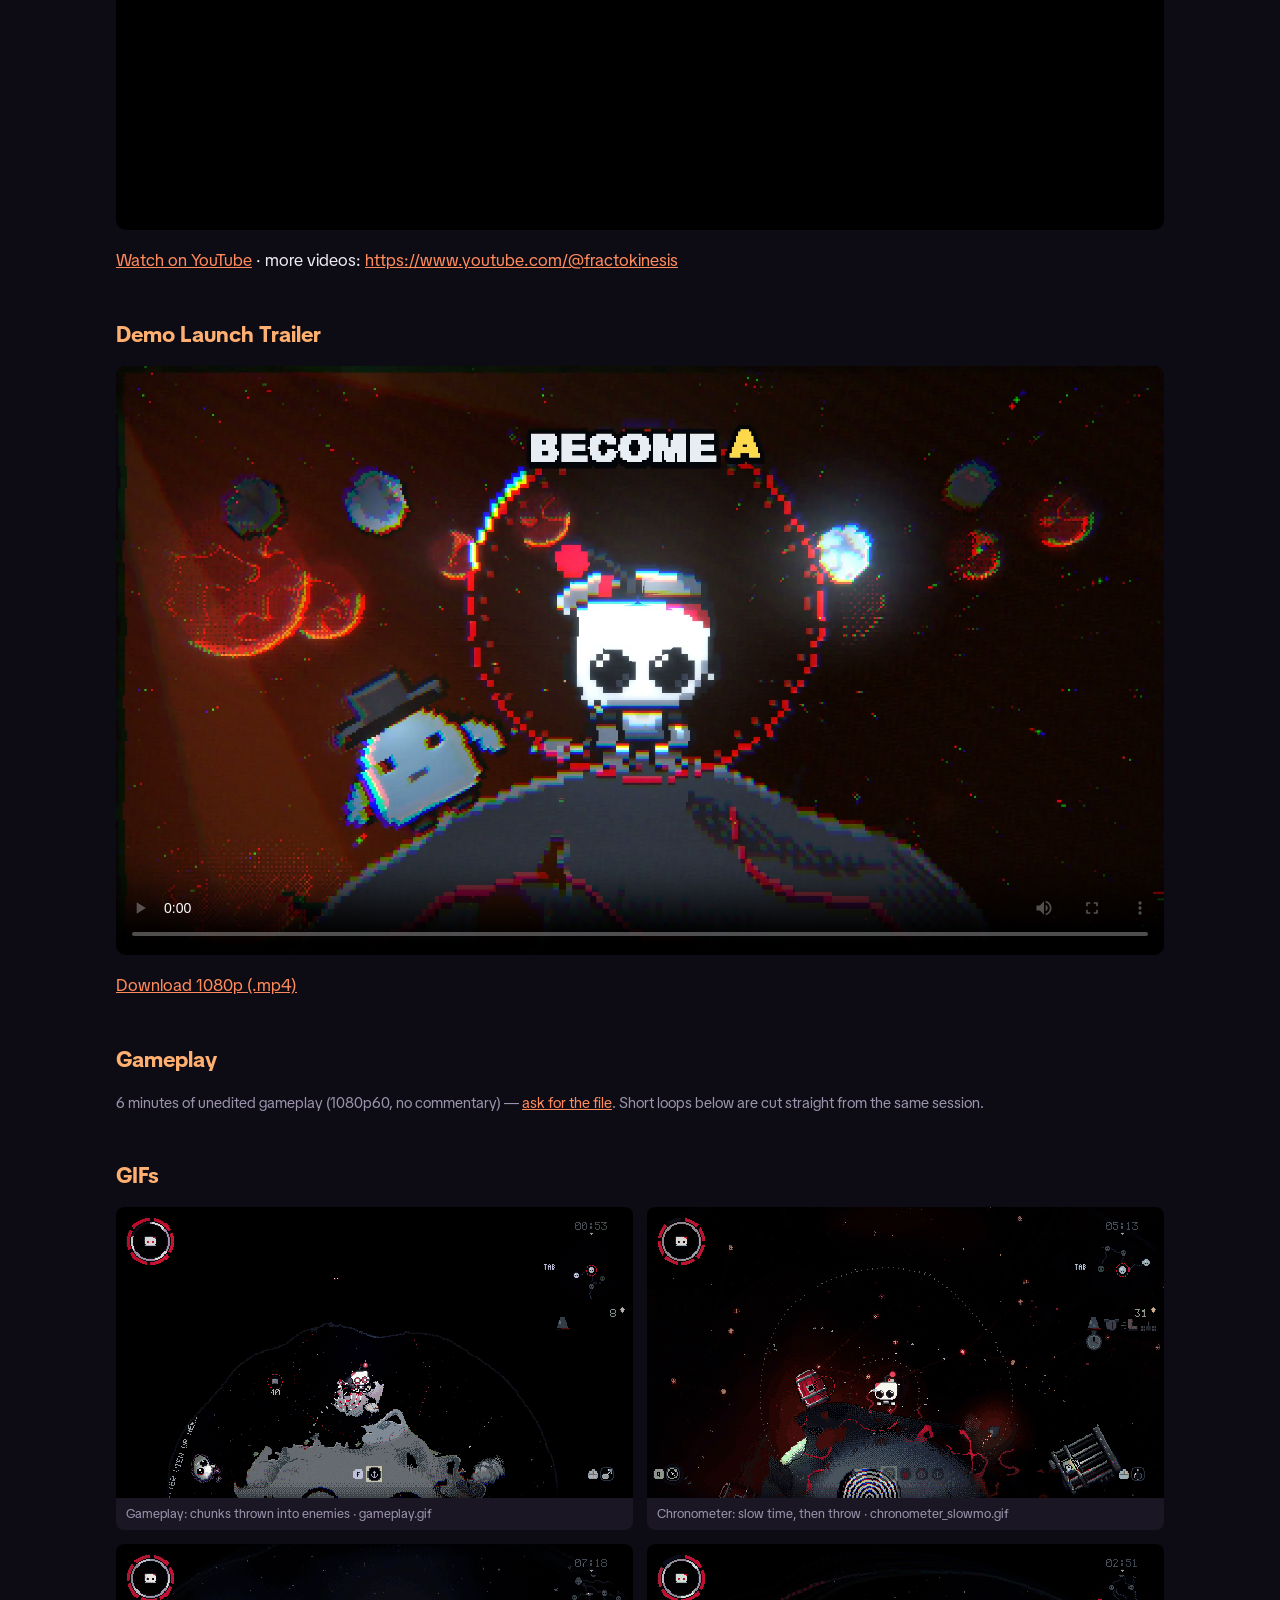
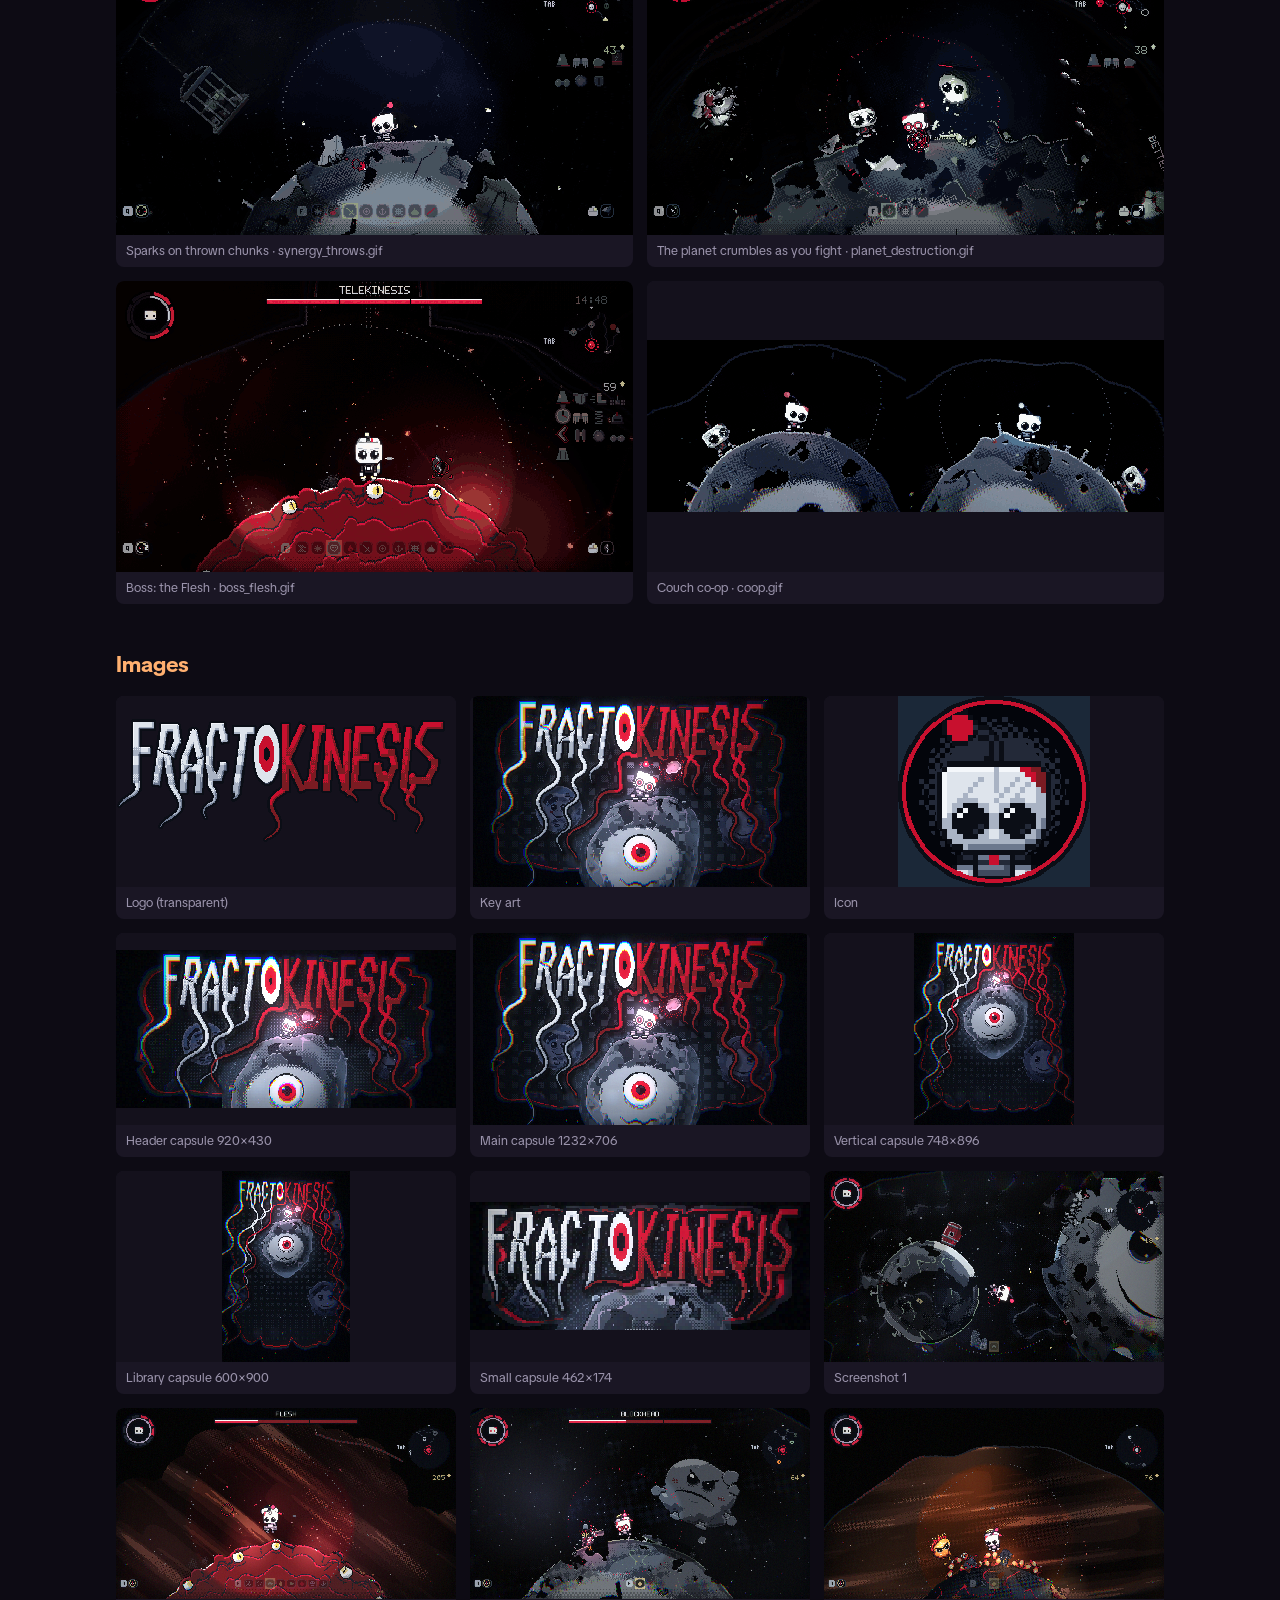
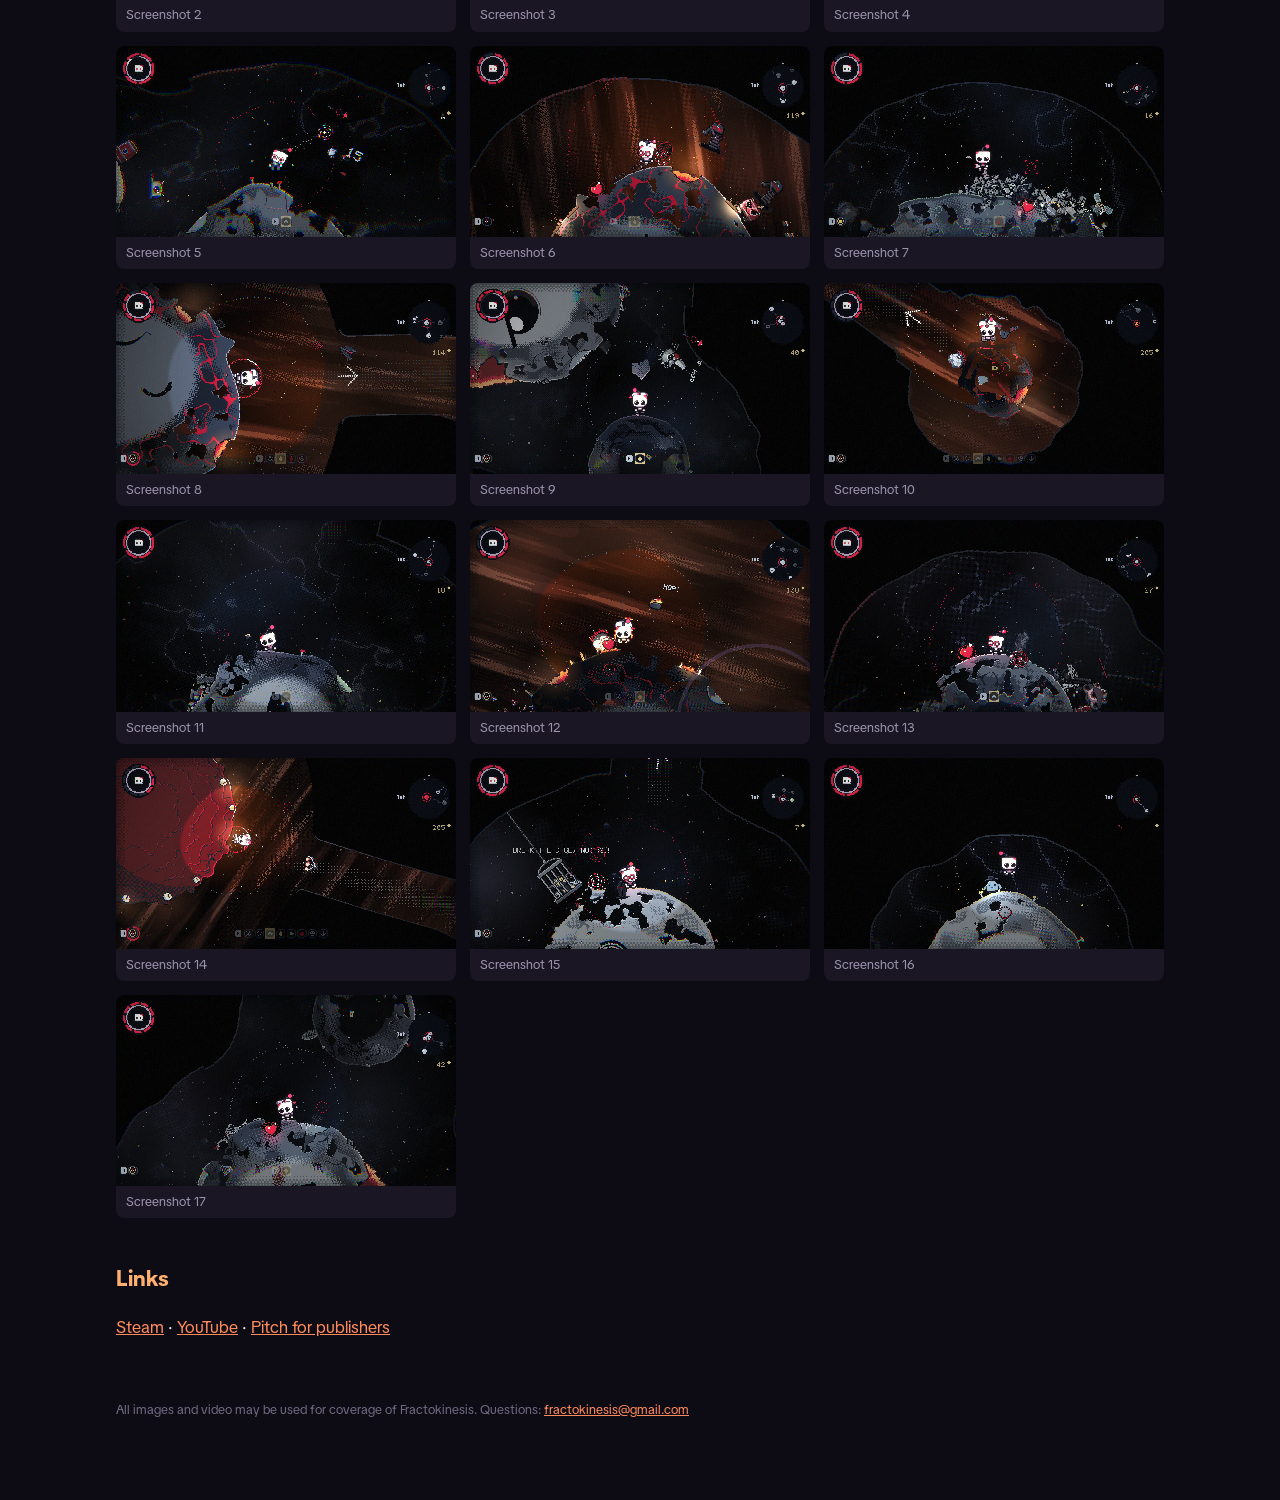
==== commit e3dd84a7: "Fractokinesis: publisher pitch Co-Authored-By: Claude Opus 5.5 <noreply@anthropic.com>" ====
--- a/presskit/index.html
+++ b/presskit/index.html
@@ -14,7 +14,7 @@
 ul{padding-left:20px}li{margin:6px 0}
 .tags{display:flex;flex-wrap:wrap;gap:6px;margin-top:6px}.tags span{background:#221d2e;color:#c9c2d8;border-radius:4px;padding:2px 9px;font-size:14px}
 .video{position:relative;padding-top:56.25%;border-radius:10px;overflow:hidden;background:#000}
-.video iframe{position:absolute;inset:0;width:100%;height:100%;border:0}
+.video iframe,.video video{position:absolute;inset:0;width:100%;height:100%;border:0}
 .imgs{display:grid;grid-template-columns:repeat(auto-fill,minmax(300px,1fr));gap:14px}
 .imgs a{display:block;background:#1a1624;border-radius:8px;overflow:hidden;text-decoration:none;color:#9a93ab;font-size:13px}
 .imgs img{width:100%;display:block;aspect-ratio:16/9;object-fit:contain;background:#14111c;image-rendering:pixelated}
@@ -31,7 +31,7 @@
 <h2>Key features</h2><ul><li>Destructible pixel planets with radial gravity: the ground is your weapon and your floor</li><li>Custom pixel physics: falling terrain and liquids that mix</li><li>8 galaxies, 12 bosses and 9 mini-bosses, 130+ enemies</li><li>Items, power-ups and abilities that change how you throw</li><li>Solo or 2-player couch co-op, plus Remote Play Together</li><li>31 languages, Steam achievements, gamepad support</li></ul></div></div>
 <h2>Trailer</h2><div class="video"><iframe src="https://www.youtube.com/embed/Jx3WX3TbKbQ" title="Fractokinesis trailer" loading="lazy" referrerpolicy="strict-origin-when-cross-origin" allow="encrypted-media; picture-in-picture" allowfullscreen></iframe></div>
 <p><a href="https://www.youtube.com/watch?v=Jx3WX3TbKbQ">Watch on YouTube</a> · more videos: <a href="https://www.youtube.com/@fractokinesis">https://www.youtube.com/@fractokinesis</a></p>
-<h2>Gameplay</h2><p class="note">6 minutes of unedited gameplay (1080p60, no commentary) — <a href="mailto:fractokinesis@gmail.com?subject=Fractokinesis%20gameplay%20footage">ask for the file</a>. Short loops below are cut straight from the same session.</p>
+<h2>Demo Launch Trailer</h2><div class="video"><video src="Fractokinesis_DemoLaunchTrailer.mp4" controls preload="metadata" poster="launch_trailer.jpg"></video></div><p><a href="Fractokinesis_DemoLaunchTrailer.mp4" download>Download 1080p (.mp4)</a></p><h2>Gameplay</h2><p class="note">6 minutes of unedited gameplay (1080p60, no commentary) — <a href="mailto:fractokinesis@gmail.com?subject=Fractokinesis%20gameplay%20footage">ask for the file</a>. Short loops below are cut straight from the same session.</p>
 <h2>GIFs</h2><div class="imgs gifs"><a href="gameplay.gif" download><img src="gameplay.gif" alt="Gameplay: chunks thrown into enemies" loading="lazy"><span>Gameplay: chunks thrown into enemies · gameplay.gif</span></a><a href="chronometer_slowmo.gif" download><img src="chronometer_slowmo.gif" alt="Chronometer: slow time, then throw" loading="lazy"><span>Chronometer: slow time, then throw · chronometer_slowmo.gif</span></a><a href="synergy_throws.gif" download><img src="synergy_throws.gif" alt="Sparks on thrown chunks" loading="lazy"><span>Sparks on thrown chunks · synergy_throws.gif</span></a><a href="planet_destruction.gif" download><img src="planet_destruction.gif" alt="The planet crumbles as you fight" loading="lazy"><span>The planet crumbles as you fight · planet_destruction.gif</span></a><a href="boss_flesh.gif" download><img src="boss_flesh.gif" alt="Boss: the Flesh" loading="lazy"><span>Boss: the Flesh · boss_flesh.gif</span></a><a href="coop.gif" download><img src="coop.gif" alt="Couch co-op" loading="lazy"><span>Couch co-op · coop.gif</span></a></div>
 <h2>Images</h2><div class="imgs"><a href="fractokinesis_logo.png" download><img src="fractokinesis_logo.png" alt="Logo (transparent)" loading="lazy"><span>Logo (transparent)</span></a><a href="fractokinesis_key_art.png" download><img src="fractokinesis_key_art.png" alt="Key art" loading="lazy"><span>Key art</span></a><a href="fractokinesis_icon.png" download><img src="fractokinesis_icon.png" alt="Icon" loading="lazy"><span>Icon</span></a><a href="header.png" download><img src="header.png" alt="Header capsule 920×430" loading="lazy"><span>Header capsule 920×430</span></a><a href="main_capsule.png" download><img src="main_capsule.png" alt="Main capsule 1232×706" loading="lazy"><span>Main capsule 1232×706</span></a><a href="vertical_capsule.png" download><img src="vertical_capsule.png" alt="Vertical capsule 748×896" loading="lazy"><span>Vertical capsule 748×896</span></a><a href="library_capsule.png" download><img src="library_capsule.png" alt="Library capsule 600×900" loading="lazy"><span>Library capsule 600×900</span></a><a href="small_capsule.png" download><img src="small_capsule.png" alt="Small capsule 462×174" loading="lazy"><span>Small capsule 462×174</span></a><a href="screenshot_01.jpg" download><img src="screenshot_01.jpg" alt="Screenshot 1" loading="lazy"><span>Screenshot 1</span></a><a href="screenshot_02.jpg" download><img src="screenshot_02.jpg" alt="Screenshot 2" loading="lazy"><span>Screenshot 2</span></a><a href="screenshot_03.jpg" download><img src="screenshot_03.jpg" alt="Screenshot 3" loading="lazy"><span>Screenshot 3</span></a><a href="screenshot_04.jpg" download><img src="screenshot_04.jpg" alt="Screenshot 4" loading="lazy"><span>Screenshot 4</span></a><a href="screenshot_05.jpg" download><img src="screenshot_05.jpg" alt="Screenshot 5" loading="lazy"><span>Screenshot 5</span></a><a href="screenshot_06.jpg" download><img src="screenshot_06.jpg" alt="Screenshot 6" loading="lazy"><span>Screenshot 6</span></a><a href="screenshot_07.jpg" download><img src="screenshot_07.jpg" alt="Screenshot 7" loading="lazy"><span>Screenshot 7</span></a><a href="screenshot_08.jpg" download><img src="screenshot_08.jpg" alt="Screenshot 8" loading="lazy"><span>Screenshot 8</span></a><a href="screenshot_09.jpg" download><img src="screenshot_09.jpg" alt="Screenshot 9" loading="lazy"><span>Screenshot 9</span></a><a href="screenshot_10.jpg" download><img src="screenshot_10.jpg" alt="Screenshot 10" loading="lazy"><span>Screenshot 10</span></a><a href="screenshot_11.jpg" download><img src="screenshot_11.jpg" alt="Screenshot 11" loading="lazy"><span>Screenshot 11</span></a><a href="screenshot_12.jpg" download><img src="screenshot_12.jpg" alt="Screenshot 12" loading="lazy"><span>Screenshot 12</span></a><a href="screenshot_13.jpg" download><img src="screenshot_13.jpg" alt="Screenshot 13" loading="lazy"><span>Screenshot 13</span></a><a href="screenshot_14.jpg" download><img src="screenshot_14.jpg" alt="Screenshot 14" loading="lazy"><span>Screenshot 14</span></a><a href="screenshot_15.jpg" download><img src="screenshot_15.jpg" alt="Screenshot 15" loading="lazy"><span>Screenshot 15</span></a><a href="screenshot_16.jpg" download><img src="screenshot_16.jpg" alt="Screenshot 16" loading="lazy"><span>Screenshot 16</span></a><a href="screenshot_17.jpg" download><img src="screenshot_17.jpg" alt="Screenshot 17" loading="lazy"><span>Screenshot 17</span></a></div>
 <h2>Links</h2><p><a href="https://store.steampowered.com/app/5361720/Fractokinesis/">Steam</a> · <a href="https://www.youtube.com/@fractokinesis">YouTube</a> · <a href="https://fractokinesis.starteka.com">Pitch for publishers</a></p>
